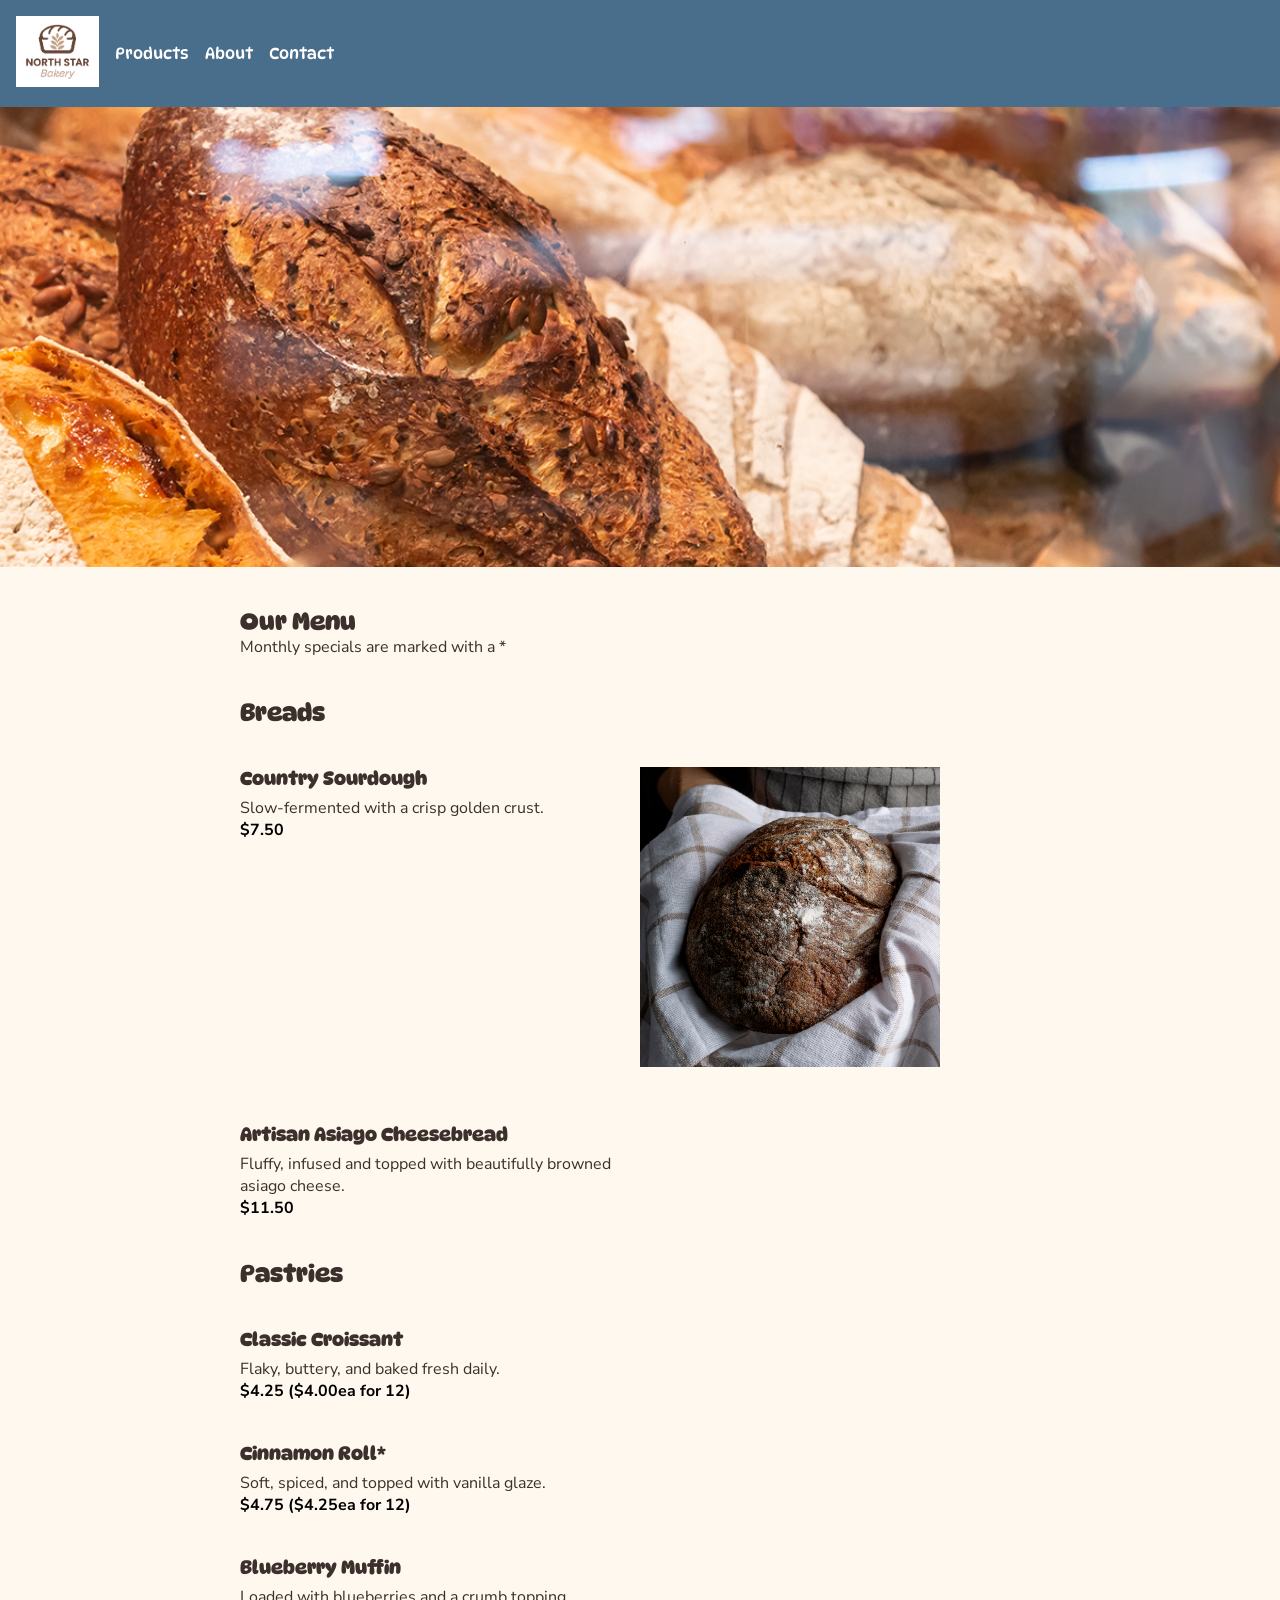
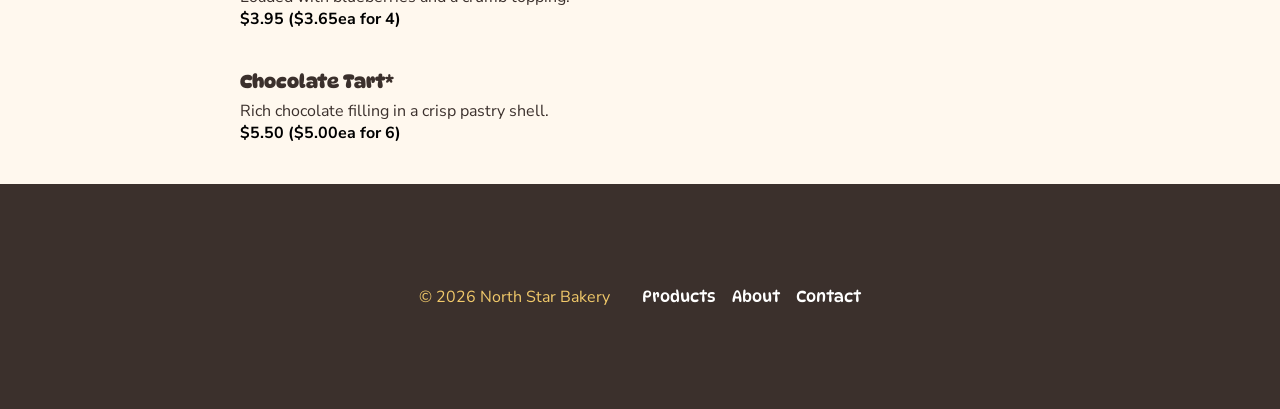
==== products.html @ d9198cd3 "Add North Star Bakery Touchstone 3 website" ====
<!doctype html>
<html lang="en">
    <head>
        <meta charset="UTF-8" />
        <meta name="viewport" content="width=device-width, initial-scale=1.0" />
        <title>North Star Bakery</title>
        <link rel="stylesheet" href="style.css" />
    </head>
    <body>
        <header>
            <nav aria-label="Main navigation">
                <a href="index.html">
                    <img
                        src="assets/bakery-logo_c.png"
                        alt="North Star Bakery"
                        width="83.35"
                        height="71.15"
                    />
                </a>

                <ul class="nav-links">
                    <li><a href="products.html">Products</a></li>
                    <li><a href="about.html">About</a></li>
                    <li><a href="contact.html">Contact</a></li>
                </ul>
            </nav>
        </header>

        <main>
            <section class="hero">
                <img
                    width="500"
                    src="assets/bakery-bread_c.png"
                    alt="North Star Bakery Storefront"
                />
            </section>
            <section class="products">
                <div class="menu-title">
                    <h1>Our Menu</h1>
                    <p>Monthly specials are marked with a *</p>
                </div>
                <h2>Breads</h2>
                <div class="menu-item">
                    <div class="menu-item-text">
                        <h3>Country Sourdough</h3>
                        <p>Slow-fermented with a crisp golden crust.</p>
                        <strong>$7.50</strong><br />
                    </div>
                    <img
                        src="assets/bakery-signature-loaf_c.png"
                        alt="Sourdough loaf"
                    />
                </div>

                <div class="menu-item">
                    <h3>Artisan Asiago Cheesebread</h3>
                    <p>
                        Fluffy, infused and topped with beautifully browned
                        asiago cheese.
                    </p>
                    <strong>$11.50</strong>
                </div>

                <h2>Pastries</h2>
                <div class="menu-item">
                    <h3>Classic Croissant</h3>
                    <p>Flaky, buttery, and baked fresh daily.</p>
                    <strong>$4.25 ($4.00ea for 12)</strong>
                </div>

                <div class="menu-item">
                    <h3>Cinnamon Roll*</h3>
                    <p>Soft, spiced, and topped with vanilla glaze.</p>
                    <strong>$4.75 ($4.25ea for 12)</strong>
                </div>

                <div class="menu-item">
                    <h3>Blueberry Muffin</h3>
                    <p>Loaded with blueberries and a crumb topping.</p>
                    <strong>$3.95 ($3.65ea for 4)</strong>
                </div>

                <div class="menu-item">
                    <h3>Chocolate Tart*</h3>
                    <p>Rich chocolate filling in a crisp pastry shell.</p>
                    <strong>$5.50 ($5.00ea for 6)</strong>
                </div>
            </section>
        </main>
        <footer>
            <p>© 2026 North Star Bakery</p>

            <nav aria-label="Footer navigation">
                <ul class="nav-links">
                    <li><a href="products.html">Products</a></li>
                    <li><a href="about.html">About</a></li>
                    <li><a href="contact.html">Contact</a></li>
                </ul>
            </nav>
        </footer>
    </body>
</html>
---- style.css ----
@import url("https://fonts.googleapis.com/css2?family=DynaPuff:wght@400..700&family=Nunito+Sans:ital,opsz,wght@0,6..12,200..1000;1,6..12,200..1000&display=swap");

* {
    box-sizing: border-box;
    margin: 0;
}

:root {
    --bg: #fff8ee;
    --primary: #496e8b;
    --secondary: #f1c96a;
    --accent: #8c5264;
    --text: #3b302c;
}

p,
figcaption {
    color: var(--text);
    padding-bottom: 2.5rem;
}

h1,
h2,
h3,
h4,
h5,
h6 {
    font-family: "DynaPuff", cursive;
    color: var(--text);
    padding-bottom: 0.5rem;
}

h1 {
    padding-bottom: 2.5rem;
}

header {
    background-color: var(--primary);
    padding: 1rem;
}

header nav {
    flex-direction: column;
    gap: 1rem;
}

nav {
    font-family: "DynaPuff", cursive;
    display: flex;
    align-items: center;
}

nav ul {
    display: flex;
    gap: 1rem;
    list-style: none;
    padding-left: 0;
}

nav a {
    text-decoration: none;
    color: white;
}

@media (min-width: 700px) {
    header nav {
        flex-direction: row;
    }
}

body {
    font-family: "Nunito Sans", sans-serif;
    background-color: var(--bg);
}

.welcome,
.hero {
    width: 100vw;
    max-height: 500px;
    overflow: hidden;
    position: relative;
    grid-column: 1 / -1;
}

.welcome img,
.hero img {
    width: 100%;
    height: 100%;
    object-fit: cover;
}
.welcome img {
    filter: brightness(0.65);
}

.about img {
    max-width: 100%;
    height: auto;
}

.welcome::before {
    content: "";
    position: absolute;
    background: rgba(0, 0, 0, 0.35);
}

.hero-text {
    text-shadow: 0 2px 5px rgba(0, 0, 0, 0.8);
    position: absolute;
    top: 50%;
    left: 50%;
    translate: -50% -50%;
    text-align: center;
}
.hero-text h1 {
    font-size: clamp(1.5rem, 5vw, 3rem);
    color: var(--secondary);
}
.hero-text p {
    font-size: clamp(1rem, 2.5vw, 1.5rem);
    color: var(--secondary);
}

main {
    display: grid;
    grid-template-columns: minmax(1rem, 1fr) minmax(0, 800px) minmax(1rem, 1fr);
}

section {
    padding-bottom: 2.5rem;
    grid-column: 2;
}

figure {
    grid-column: 3;
}

figure img {
    width: 75%;
}

footer {
    min-height: 25vh;
    background-color: var(--text);
    display: flex;
    align-items: center;
    justify-content: center;
    gap: 2rem;
    flex-direction: column;
}

footer p {
    color: var(--secondary);
    padding-bottom: 0;
}

@media (min-width: 700px) {
    footer {
        flex-direction: row;
    }
}

.known-for {
    display: grid;
    grid-template-columns: 1fr;
}

.known-for p,
.known-for h2 {
    grid-column: 1;
}

.known-for figure {
    grid-column: 1;
}

.menu-item {
    display: grid;
    grid-template-columns: 1fr;
}

.menu-item img {
    grid-column: 1;
    width: 75%;
    grid-row: 1 / 4;
    margin-bottom: 1rem;
}

.menu-item * {
    grid-column: 1;
}

.menu-item p,
.menu-title p {
    padding-bottom: 0;
}

.products h1,
.products h2 {
    padding-bottom: 0;
}

.products {
    display: flex;
    flex-direction: column;
    gap: 2.5rem;
}

@media (min-width: 700px) {
    .menu-item img {
        grid-column: 2;
    }

    .known-for figure {
        grid-column: 2;
    }

    .menu-item {
        grid-template-columns: 1fr 1fr;
    }
    .known-for {
        grid-template-columns: 1fr 1fr;
    }
}

video {
    grid-column: 2;
    width: 100%;
}

form {
    width: 100%;
    max-width: 600px;
    display: flex;
    flex-direction: column;
    gap: 0.5rem;
}

label,
button,
textarea {
    font-family: "Nunito Sans", sans-serif;
    background-color: var(--bg);
}

textarea {
    width: 100%;
}
input,
select,
button {
    height: 2rem;
}

button {
    background-color: var(--primary);
    color: white;
    font-weight: bolder;
}
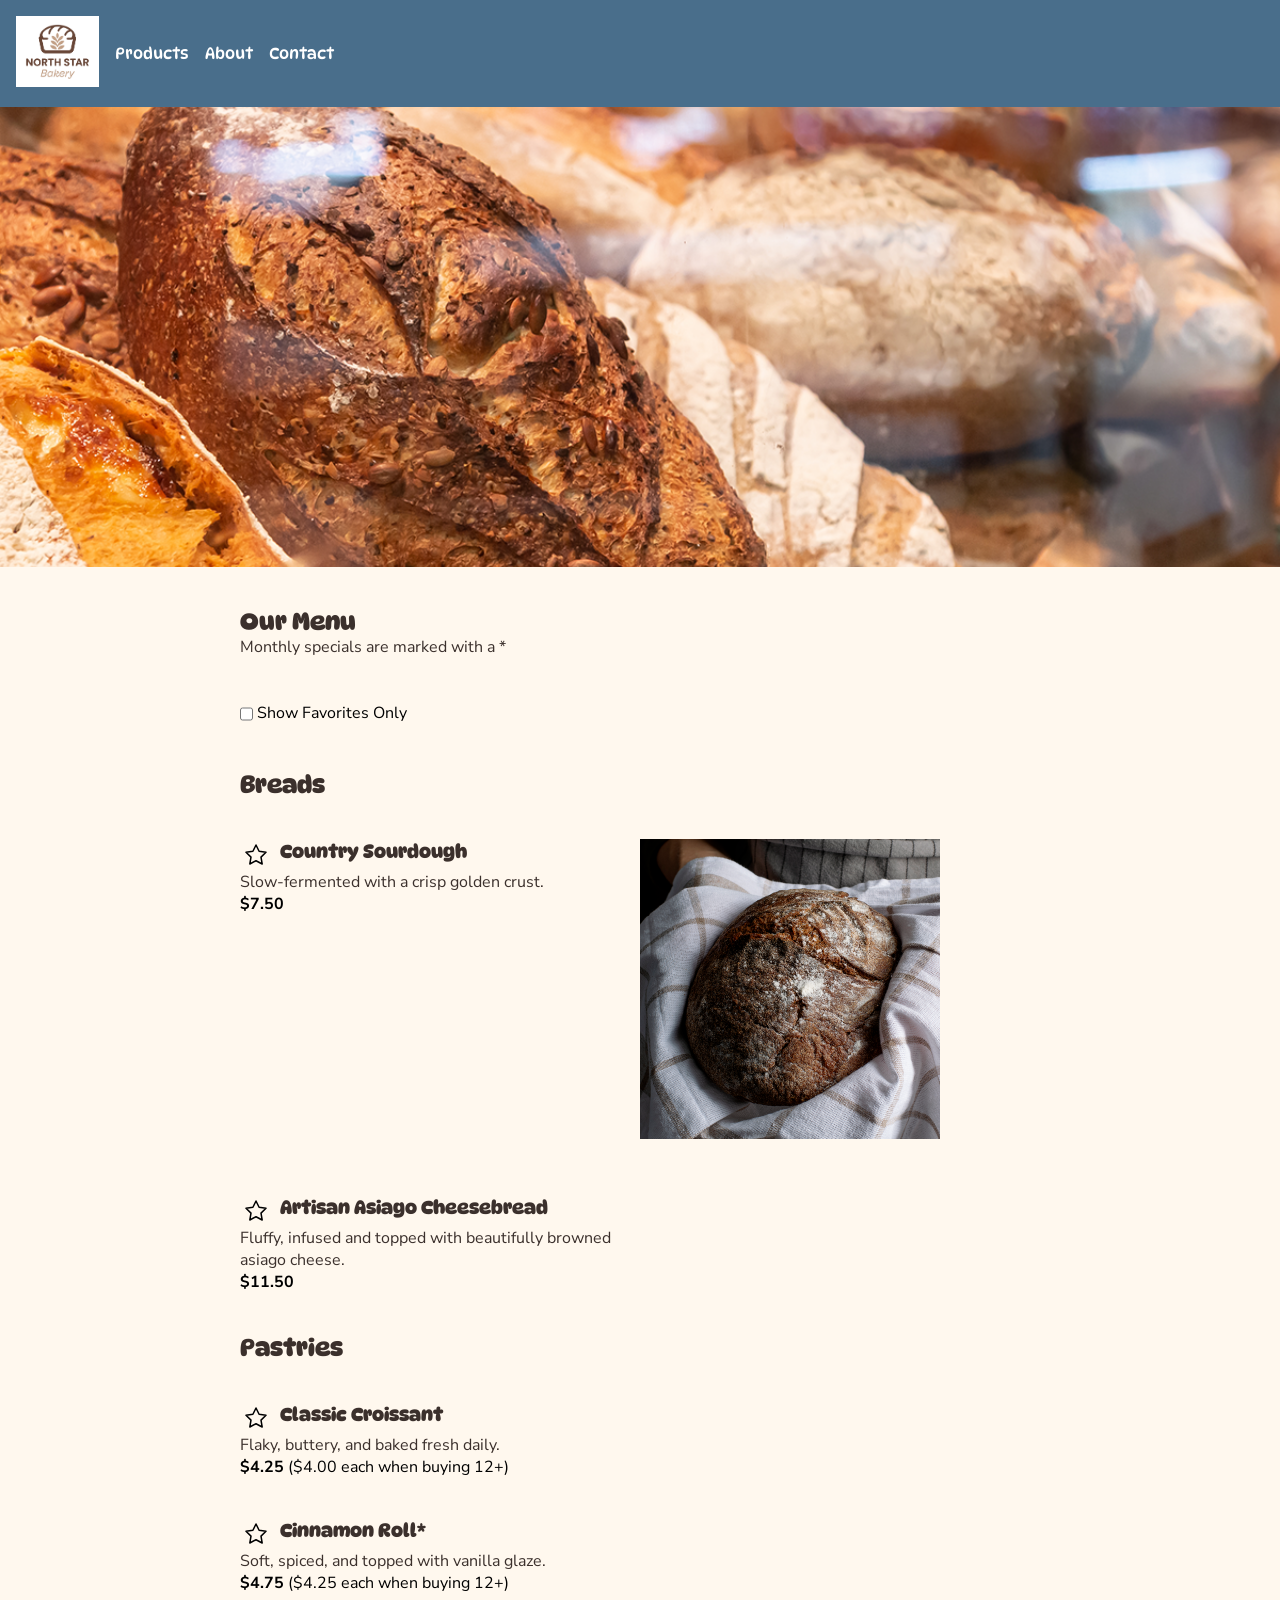
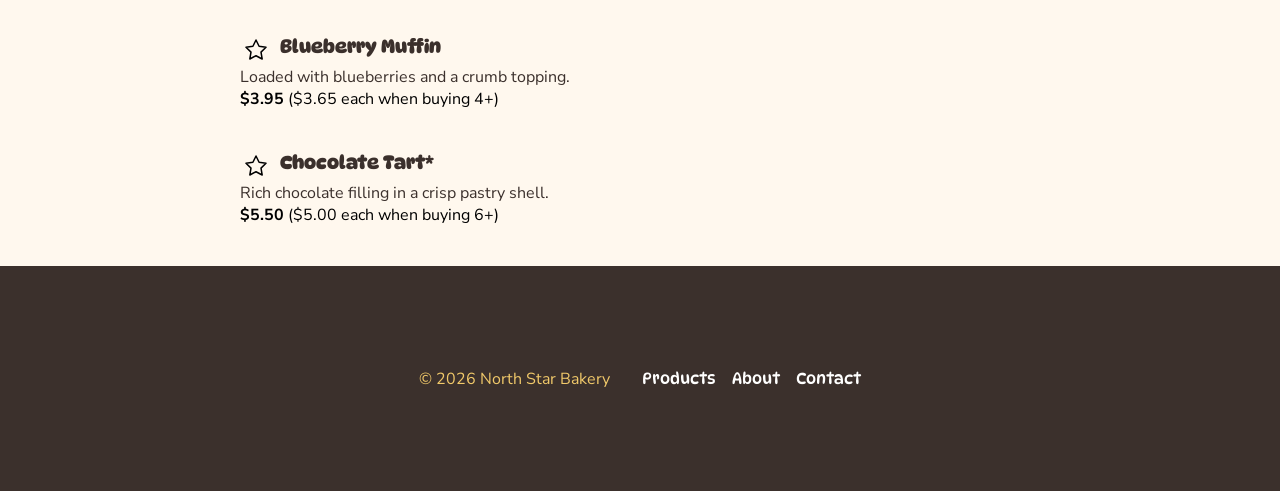
==== commit 2d35971f: "Add persistent product favorites and form validation" ====
--- a/products.html
+++ b/products.html
@@ -5,6 +5,7 @@
         <meta name="viewport" content="width=device-width, initial-scale=1.0" />
         <title>North Star Bakery</title>
         <link rel="stylesheet" href="style.css" />
+        <script defer src="favorites.js"></script>
     </head>
     <body>
         <header>
@@ -39,52 +40,12 @@
                     <h1>Our Menu</h1>
                     <p>Monthly specials are marked with a *</p>
                 </div>
-                <h2>Breads</h2>
-                <div class="menu-item">
-                    <div class="menu-item-text">
-                        <h3>Country Sourdough</h3>
-                        <p>Slow-fermented with a crisp golden crust.</p>
-                        <strong>$7.50</strong><br />
-                    </div>
-                    <img
-                        src="assets/bakery-signature-loaf_c.png"
-                        alt="Sourdough loaf"
-                    />
-                </div>
+                <label for="favorites-toggle">
+                    <input type="checkbox" id="favorites-toggle" />
+                    Show Favorites Only
+                </label>
 
-                <div class="menu-item">
-                    <h3>Artisan Asiago Cheesebread</h3>
-                    <p>
-                        Fluffy, infused and topped with beautifully browned
-                        asiago cheese.
-                    </p>
-                    <strong>$11.50</strong>
-                </div>
-
-                <h2>Pastries</h2>
-                <div class="menu-item">
-                    <h3>Classic Croissant</h3>
-                    <p>Flaky, buttery, and baked fresh daily.</p>
-                    <strong>$4.25 ($4.00ea for 12)</strong>
-                </div>
-
-                <div class="menu-item">
-                    <h3>Cinnamon Roll*</h3>
-                    <p>Soft, spiced, and topped with vanilla glaze.</p>
-                    <strong>$4.75 ($4.25ea for 12)</strong>
-                </div>
-
-                <div class="menu-item">
-                    <h3>Blueberry Muffin</h3>
-                    <p>Loaded with blueberries and a crumb topping.</p>
-                    <strong>$3.95 ($3.65ea for 4)</strong>
-                </div>
-
-                <div class="menu-item">
-                    <h3>Chocolate Tart*</h3>
-                    <p>Rich chocolate filling in a crisp pastry shell.</p>
-                    <strong>$5.50 ($5.00ea for 6)</strong>
-                </div>
+                <div class="menu"></div>
             </section>
         </main>
         <footer>
--- a/style.css
+++ b/style.css
@@ -9,7 +9,6 @@
     --bg: #fff8ee;
     --primary: #496e8b;
     --secondary: #f1c96a;
-    --accent: #8c5264;
     --text: #3b302c;
 }
 
@@ -111,6 +110,7 @@
     translate: -50% -50%;
     text-align: center;
 }
+
 .hero-text h1 {
     font-size: clamp(1.5rem, 5vw, 3rem);
     color: var(--secondary);
@@ -178,7 +178,7 @@
     grid-template-columns: 1fr;
 }
 
-.menu-item img {
+.menu-item .image {
     grid-column: 1;
     width: 75%;
     grid-row: 1 / 4;
@@ -195,18 +195,21 @@
 }
 
 .products h1,
-.products h2 {
+.products h2,
+.menu h1,
+.menu h2 {
     padding-bottom: 0;
 }
 
-.products {
+.products,
+.menu {
     display: flex;
     flex-direction: column;
     gap: 2.5rem;
 }
 
 @media (min-width: 700px) {
-    .menu-item img {
+    .menu-item .image {
         grid-column: 2;
     }
 
@@ -256,3 +259,30 @@
     color: white;
     font-weight: bolder;
 }
+
+.menu-item-heading {
+    display: flex;
+    align-items: center;
+    gap: 0.5rem;
+}
+
+.favorite-button {
+    display: inline-flex;
+    align-items: center;
+    padding: 0.25rem;
+    height: auto;
+    border: none;
+    background: transparent;
+    cursor: pointer;
+}
+
+input[type="checkbox"] {
+    vertical-align: middle;
+}
+
+.invalid {
+    border-color: red;
+}
+.error-message {
+    color: red;
+}
